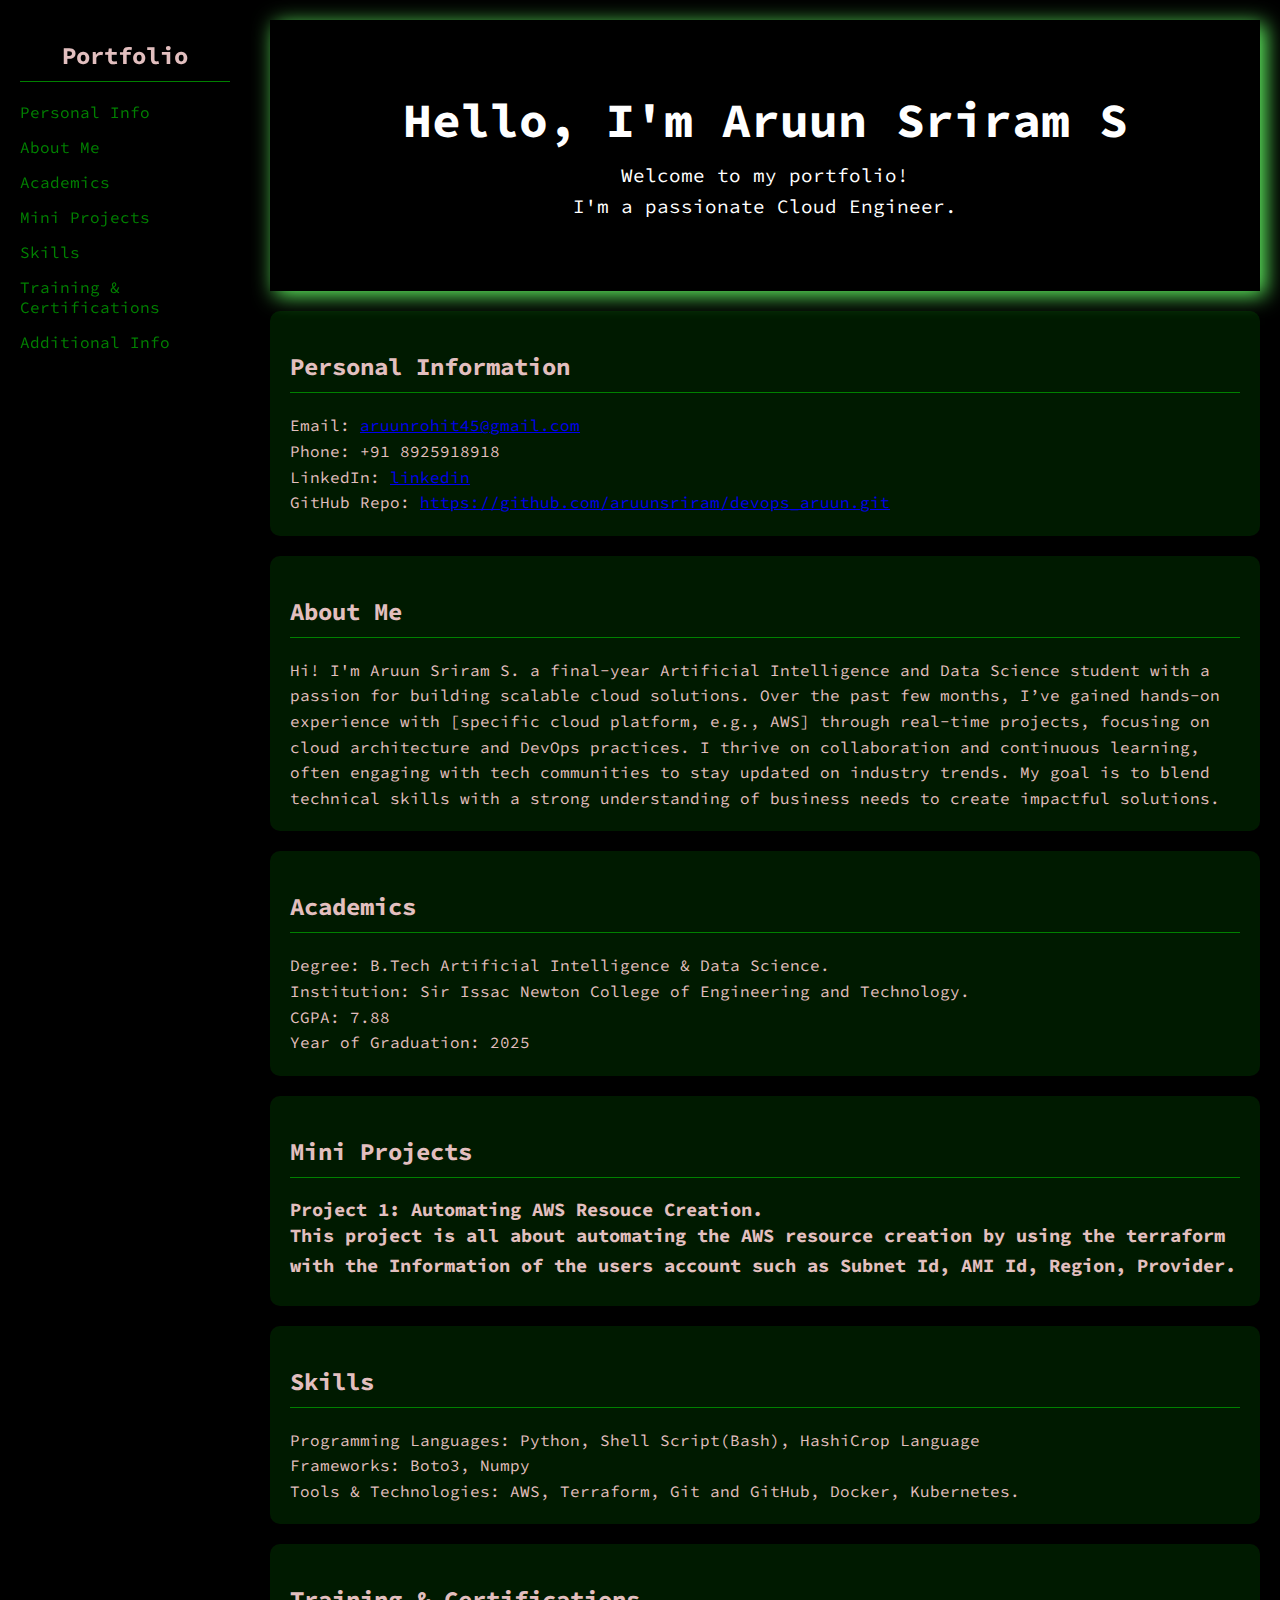
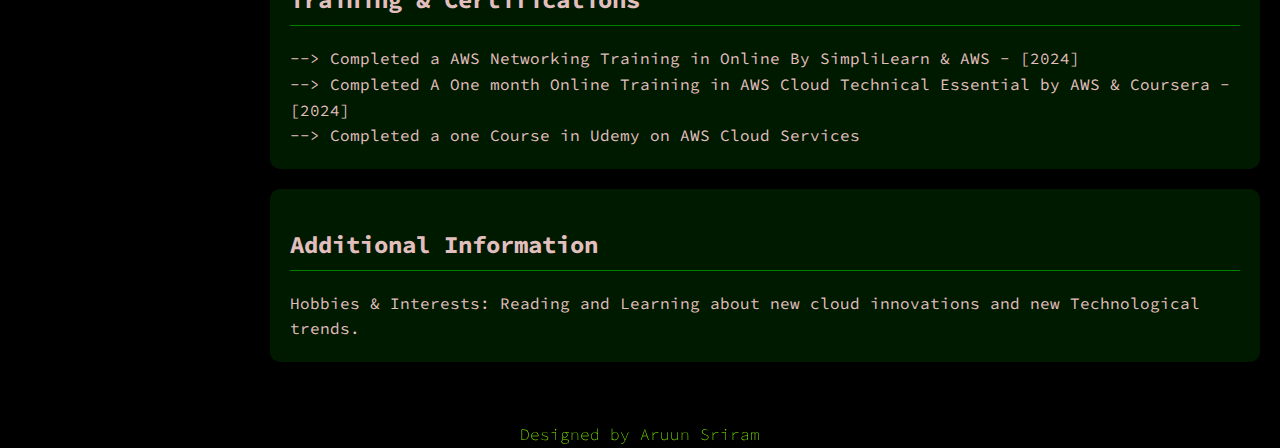
==== portfolio.html @ a00bc534 "Add files via upload" ====
<!DOCTYPE html>



<head>
    <link href="https://fonts.googleapis.com/css2?family=Poppins:ital,wght@0,100;0,200;0,300;0,400;0,500;0,600;0,700;0,800;0,900;1,100;1,200;1,300;1,400;1,500;1,600;1,700;1,800;1,900&family=Press+Start+2P&family=Protest+Strike&family=Source+Code+Pro:ital,wght@0,200..900;1,200..900&display=swap" rel="stylesheet">
    <link href="https://fonts.googleapis.com/css2?family=Montserrat:ital,wght@0,100..900;1,100..900&display=swap" rel="stylesheet">
    <link rel="stylesheet" href="https://cdnjs.cloudflare.com/ajax/libs/font-awesome/4.7.0/css/font-awesome.min.css">



    <title>My Portfolio</title>
    <link rel="stylesheet" href="styles.css">
</head>
<body>
    
    <div class="container">
        <aside class="sidebar">
            <h2>Portfolio</h2>
            <nav>
                <ul>
                    <li><a href="#personal-info">Personal Info</a></li>
                    <li><a href="#about-me">About Me</a></li>
                    <li><a href="#education">Academics</a></li>
                    <li><a href="#projects">Mini Projects</a></li>
                    <li><a href="#skills">Skills</a></li>
                    <li><a href="#certifications">Training & Certifications</a></li>
                    <li><a href="#additional-info">Additional Info</a></li>
                </ul>
            </nav>
        </aside>

        <main>
            <section class="hero">
                <h1>Hello, I'm Aruun Sriram S</h1>
                <p>Welcome to my portfolio!<br> I'm a passionate Cloud Engineer.</p>
            </section>

            <section id="personal-info" class="card">
                <h2>Personal Information</h2>
               
                <p>Email: <a href="aruunrohit45@gmail.com">aruunrohit45@gmail.com</a></p>
                <p>Phone: +91 8925918918</p>
                <p>LinkedIn: <a href="www.linkedin.com/in/aruun-sriram-461522143" target="blank">linkedin</a></p>
                <p>GitHub Repo: <a href="https://github.com/aruunsriram/devops_aruun.git">https://github.com/aruunsriram/devops_aruun.git</a></p>
            </section>

            <section id="about-me" class="card">
                <h2>About Me</h2>
                <p>Hi! I'm Aruun Sriram S. a final-year Artificial Intelligence and Data Science student with a passion for building scalable cloud solutions. Over the past few months, I’ve gained hands-on experience with [specific cloud platform, e.g., AWS] through real-time projects, focusing on cloud architecture and DevOps practices.

                    I thrive on collaboration and continuous learning, often engaging with tech communities to stay updated on industry trends. My goal is to blend technical skills with a strong understanding of business needs to create impactful solutions.</p>
            </section>

            <section id="education" class="card">
                <h2>Academics</h2>
                <p>Degree: B.Tech Artificial Intelligence & Data Science.</p>
                <p>Institution: Sir Issac Newton College of Engineering and Technology.</p>
                <p>CGPA: 7.88</p>
                <p>Year of Graduation: 2025</p>
            </section>

            <section id="projects" class="card">
                <h2> Mini Projects</h2>
                <h3>Project 1: Automating AWS Resouce Creation.</tleh3>
                <p>This project is all about automating the AWS resource creation by using the terraform 
                    with the Information of the users account such as Subnet Id, AMI Id, Region, Provider.  </p>

            </section>

            <section id="skills" class="card">
                <h2>Skills</h2>
                <p>Programming Languages: Python, Shell Script(Bash), HashiCrop Language </p>
                <p>Frameworks: Boto3, Numpy</p>
                <p>Tools & Technologies: AWS, Terraform, Git and GitHub, Docker, Kubernetes.</p>
            </section>

            <section id="certifications" class="card">
                <h2>Training & Certifications</h2>
                <p>--> Completed a AWS Networking Training in Online By SimpliLearn & AWS - [2024]</p>
                <p>--> Completed A One month Online Training in AWS Cloud Technical Essential by AWS & Coursera - [2024]</p>
                <p>--> Completed a one Course in Udemy on AWS Cloud Services</p>
            </section>

            <section id="additional-info" class="card">
                <h2>Additional Information</h2>
                <p>Hobbies & Interests: Reading and Learning about new cloud innovations and new Technological trends.</p>
            </section>
        </main>
    </div>

    <footer> 
        <p>Designed by Aruun Sriram </p>
    </footer>

</body>
</html>
---- styles.css ----
* {
    box-sizing: border-box;
    margin: 0;
    padding: 0;
}

body {
    background-color: black;
    color: rgb(226, 191, 191);
    font-family: 'Source Code Pro';
}

.container {
    display: flex;
}

.sidebar {
    width: 250px;
    background-color: rgba(0, 0, 0, 0.6);
    padding: 20px;
    position: fixed;
    height: 100%;
}

.sidebar h2 {
    margin-bottom: 20px;
    text-align: center;
}

.sidebar nav ul {
    list-style: none;
    
}

.sidebar nav ul li {
    margin: 15px 0;
}

.sidebar nav ul li a {
    color: green;
    text-decoration: none;
    transition: color 0.3s;
}

.sidebar nav ul li a:hover {
    color: #66ff66; 
}

main {
    margin-left: 250px;
    padding: 20px;
    width: 100% ;
}

.hero {
    background-image: url(''); 
    background-size: cover;
    color: white;
    text-align: center;
    padding: 70px 20px;
    box-shadow: 5px 4px 20px #66ff66;
    transition: 0.5s ease-in-out;
    font-family: "Source Code Pro";
    
}
.hero:hover{
    letter-spacing: 0.1cm;
    color:#66ff66;
    transform: translateY(-5px);
    

}

.hero h1 {
    font-size: 3em;
    margin-bottom: 10px;
}

.hero p {
    font-size: 1.2em;
    max-width: 600px;
    margin: auto;
}

.card {
    background-color: rgba(0, 255, 0, 0.1);
    border-radius: 10px;
    padding: 20px;
    margin: 20px 0;
    transition:  0.3s;
    box-shadow :0.3s;
}

.card:hover {
    transform: translateY(-5px);
    box-shadow: 5px 4px 20px rgb(142, 12, 12);
    text-underline-offset: 5px;
}

h2 {
    border-bottom: 1px solid #008000;
    padding-bottom: 10px;
    margin: 20px 0;
}

h3 {
    margin-top: 10px;
    margin-bottom: 5px;
}

p {
    line-height: 1.6;
}

footer {
    text-align: center;
    margin-top: 20px;
    background-color: rgba(0,0,0,0.6);
    color: #88ff00;
    position: relative;
    bottom: 0;
    width: 100%;
    font-weight: lighter;
}
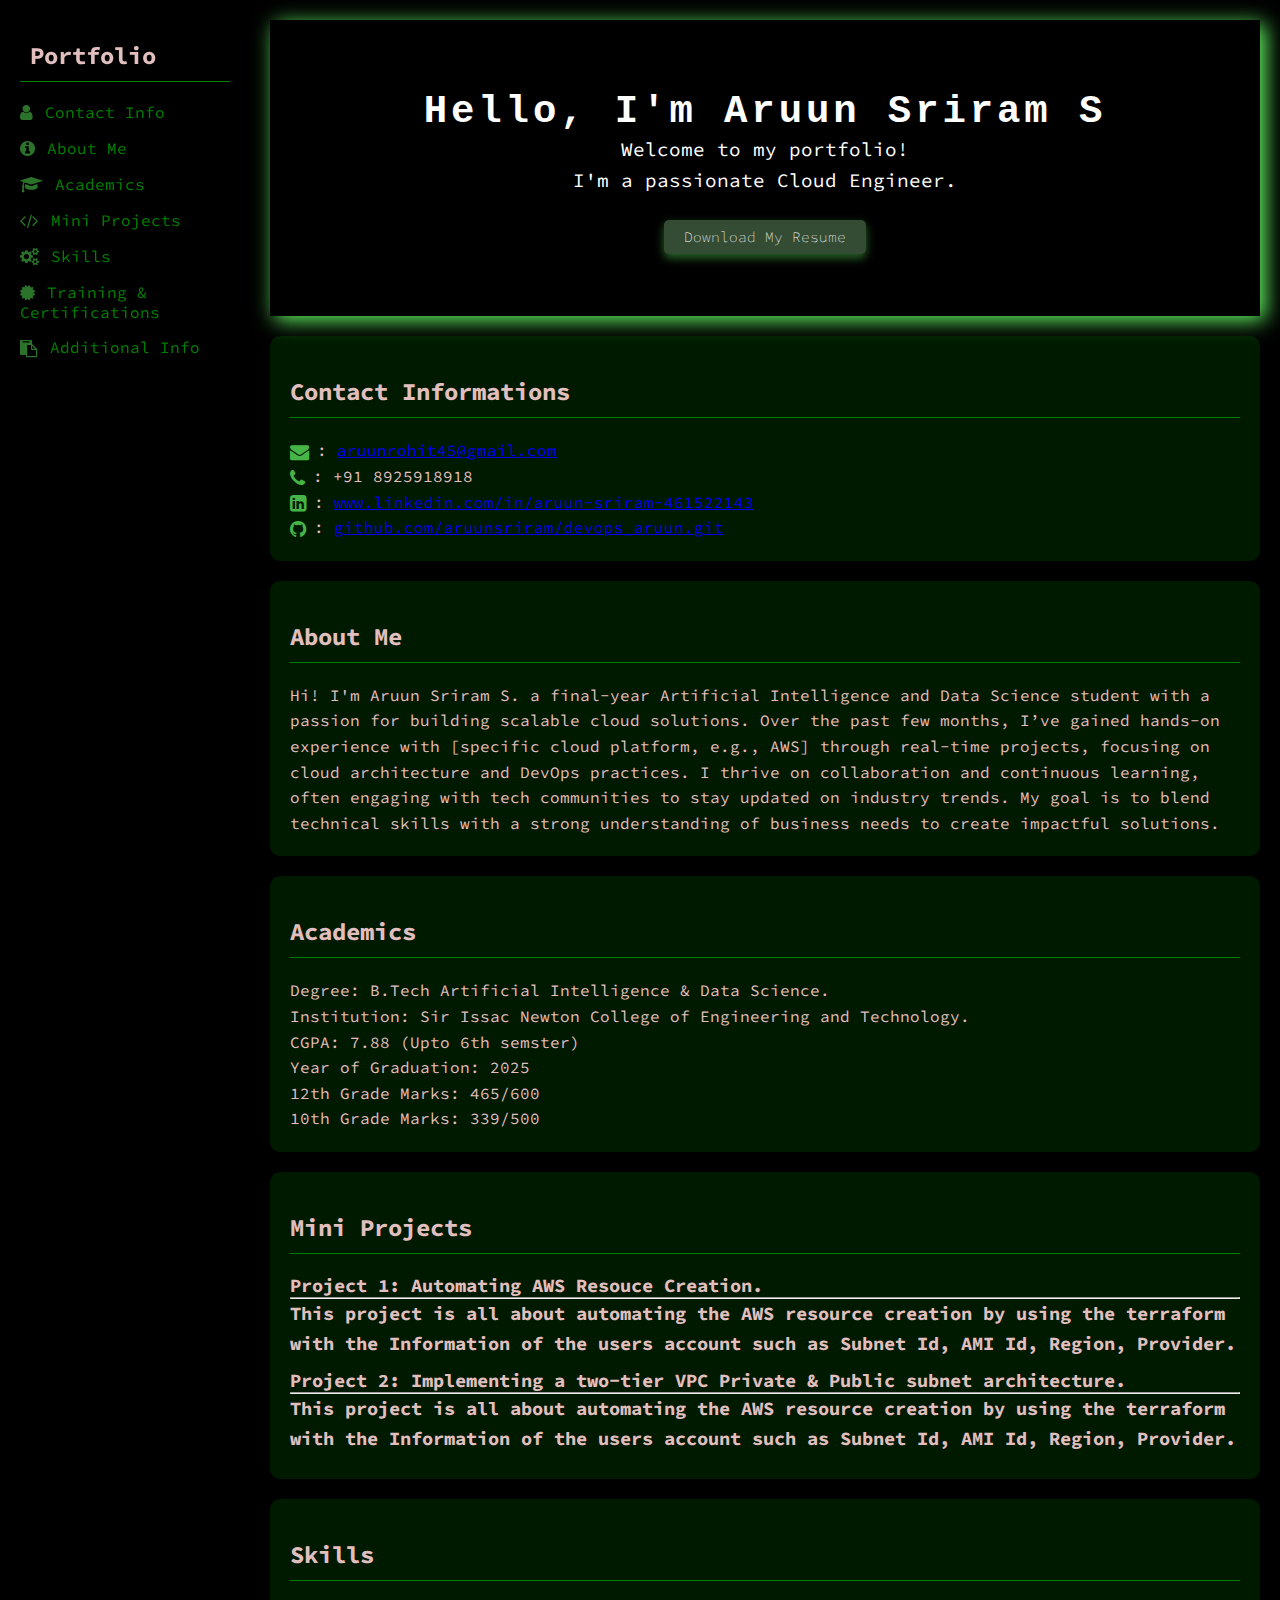
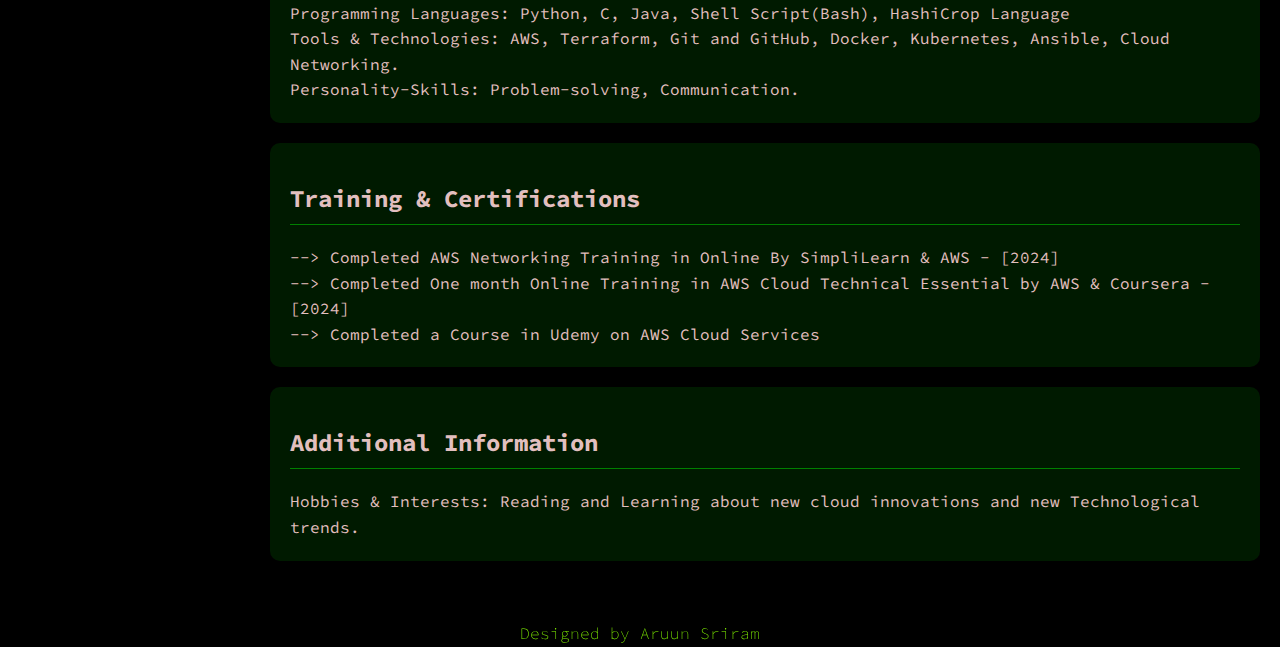
==== commit 907ed9b8: "Add files via upload" ====
--- a/portfolio.html
+++ b/portfolio.html
@@ -18,32 +18,46 @@
         <aside class="sidebar">
             <h2>Portfolio</h2>
             <nav>
-                <ul>
-                    <li><a href="#personal-info">Personal Info</a></li>
-                    <li><a href="#about-me">About Me</a></li>
-                    <li><a href="#education">Academics</a></li>
-                    <li><a href="#projects">Mini Projects</a></li>
-                    <li><a href="#skills">Skills</a></li>
-                    <li><a href="#certifications">Training & Certifications</a></li>
-                    <li><a href="#additional-info">Additional Info</a></li>
-                </ul>
-            </nav>
+    <ul>
+        <li><a href="#personal-info"><i class="fa fa-user"></i> Contact Info</a></li>
+        <li><a href="#about-me"><i class="fa fa-info-circle"></i> About Me</a></li>
+        <li><a href="#education"><i class="fa fa-graduation-cap"></i> Academics</a></li>
+        <li><a href="#projects"><i class="fa fa-code"></i> Mini Projects</a></li>
+        <li><a href="#skills"><i class="fa fa-cogs"></i> Skills</a></li>
+        <li><a href="#certifications"><i class="fa fa-certificate"></i> Training & Certifications</a></li>
+        <li><a href="#additional-info"><i class="fa fa-clipboard"></i> Additional Info</a></li>
+    </ul>
+</nav>
+
         </aside>
 
         <main>
             <section class="hero">
                 <h1>Hello, I'm Aruun Sriram S</h1>
                 <p>Welcome to my portfolio!<br> I'm a passionate Cloud Engineer.</p>
+                <a href="Aruun_Sriram_Resume.pdf" download>
+                    <button class="download-btn corner-btn">Download My Resume</button>
+                </a>
             </section>
-
+            
             <section id="personal-info" class="card">
-                <h2>Personal Information</h2>
-               
-                <p>Email: <a href="aruunrohit45@gmail.com">aruunrohit45@gmail.com</a></p>
-                <p>Phone: +91 8925918918</p>
-                <p>LinkedIn: <a href="www.linkedin.com/in/aruun-sriram-461522143" target="blank">linkedin</a></p>
-                <p>GitHub Repo: <a href="https://github.com/aruunsriram/devops_aruun.git">https://github.com/aruunsriram/devops_aruun.git</a></p>
+                <h2>Contact Informations</h2>
+                <p> <i class="fa fa-envelope"></i>: <a href="mailto:aruunrohit45@gmail.com" target="_blank">
+                    aruunrohit45@gmail.com
+                </a></p>
+                <p> <i class="fa fa-phone"></i>: +91 8925918918</p>
+                
+                <p><i class="fa fa-linkedin-square"></i>: <a href="https://www.linkedin.com/in/aruun-sriram-461522143/" target="_blank">
+                     www.linkedin.com/in/aruun-sriram-461522143
+                </a></p>
+                
+                <p><i class="fa fa-github"></i>: <a href="https://github.com/aruunsriram/devops_aruun.git" target="_blank">
+                    github.com/aruunsriram/devops_aruun.git
+                </a></p>
             </section>
+            
+            
+            
 
             <section id="about-me" class="card">
                 <h2>About Me</h2>
@@ -56,13 +70,20 @@
                 <h2>Academics</h2>
                 <p>Degree: B.Tech Artificial Intelligence & Data Science.</p>
                 <p>Institution: Sir Issac Newton College of Engineering and Technology.</p>
-                <p>CGPA: 7.88</p>
+                <p>CGPA: 7.88 (Upto 6th semster)</p>
                 <p>Year of Graduation: 2025</p>
+                <p>12th Grade Marks: 465/600</p>
+                <p>10th Grade Marks: 339/500</p>
             </section>
 
             <section id="projects" class="card">
                 <h2> Mini Projects</h2>
-                <h3>Project 1: Automating AWS Resouce Creation.</tleh3>
+                <h3>Project 1: Automating AWS Resouce Creation.</tleh3>  
+                    <hr>
+                <p>This project is all about automating the AWS resource creation by using the terraform 
+                    with the Information of the users account such as Subnet Id, AMI Id, Region, Provider.  </p>
+                <h3>Project 2: Implementing a two-tier VPC Private & Public subnet architecture.</tleh3>
+                    <hr>
                 <p>This project is all about automating the AWS resource creation by using the terraform 
                     with the Information of the users account such as Subnet Id, AMI Id, Region, Provider.  </p>
 
@@ -70,16 +91,16 @@
 
             <section id="skills" class="card">
                 <h2>Skills</h2>
-                <p>Programming Languages: Python, Shell Script(Bash), HashiCrop Language </p>
-                <p>Frameworks: Boto3, Numpy</p>
-                <p>Tools & Technologies: AWS, Terraform, Git and GitHub, Docker, Kubernetes.</p>
+                <p>Programming Languages: Python, C, Java, Shell Script(Bash), HashiCrop Language </p>
+                <p>Tools & Technologies: AWS, Terraform, Git and GitHub, Docker, Kubernetes, Ansible, Cloud Networking.</p>
+                <p>Personality-Skills: Problem-solving, Communication.</p>
             </section>
 
             <section id="certifications" class="card">
                 <h2>Training & Certifications</h2>
-                <p>--> Completed a AWS Networking Training in Online By SimpliLearn & AWS - [2024]</p>
-                <p>--> Completed A One month Online Training in AWS Cloud Technical Essential by AWS & Coursera - [2024]</p>
-                <p>--> Completed a one Course in Udemy on AWS Cloud Services</p>
+                <p>--> Completed AWS Networking Training in Online By SimpliLearn & AWS - [2024]</p>
+                <p>--> Completed One month Online Training in AWS Cloud Technical Essential by AWS & Coursera - [2024]</p>
+                <p>--> Completed a Course in Udemy on AWS Cloud Services</p>
             </section>
 
             <section id="additional-info" class="card">
--- a/styles.css
+++ b/styles.css
@@ -24,7 +24,8 @@
 
 .sidebar h2 {
     margin-bottom: 20px;
-    text-align: center;
+    text-align: left;
+    padding-left: 10px;
 }
 
 .sidebar nav ul {
@@ -76,6 +77,25 @@
     margin-bottom: 10px;
 }
 
+.hero h1 {
+    color: #fff;
+    font-family: monospace;
+    overflow: hidden; /* Ensures the content is not revealed until the animation */
+    white-space: nowrap; /* Keeps the content on a single line */
+    margin: 0 auto; /* Gives that scrolling effect as the typing happens */
+    letter-spacing: .10em; /* Adjust as needed */
+    animation: 
+      typing 4s steps(30, end),
+      blink-caret 1s step-end infinite;
+  }
+  
+  /* The typing effect */
+  @keyframes typing {
+    from { width: 0 }
+    to { width: 100% }
+  }
+
+
 .hero p {
     font-size: 1.2em;
     max-width: 600px;
@@ -122,3 +142,42 @@
     width: 100%;
     font-weight: lighter;
 }
+/* Styles for the Download Resume button in hero */
+.download-btn {
+    padding: 8px 20px;
+    color: #ffffff;
+    background-color: #344c34;
+    border: none;
+    border-radius: 5px;
+    font-weight: lighter;
+    font-family: "Source Code Pro";
+    font-size: 0.9em;
+    cursor: pointer;
+    transition: background-color 0.3s, transform 0.5s;
+    box-shadow: 0px 4px 10px rgba(102, 255, 102, 0.4);
+    margin-top: 25px;
+    margin-bottom: -50px;
+}
+
+/* Styling for sidebar link icons */
+.sidebar nav ul li a i {
+    margin-right: 2px; /* Space between icon and text */
+    color: #2b732b; /* Matches your theme color */
+    font-size: 1.1em; /* Adjust icon size as needed */
+    vertical-align: middle;
+}
+
+
+
+
+.download-btn:hover {
+    background-color: #202520;
+    transform: translateY(-3px);
+    box-shadow: 0px 6px 15px rgba(159, 31, 31, 0.6);
+}
+#personal-info i {
+    margin-right: 8px;
+    color: #47b447; /* Matches the green theme */
+    font-size: 1.2em;
+    vertical-align: middle;
+}
